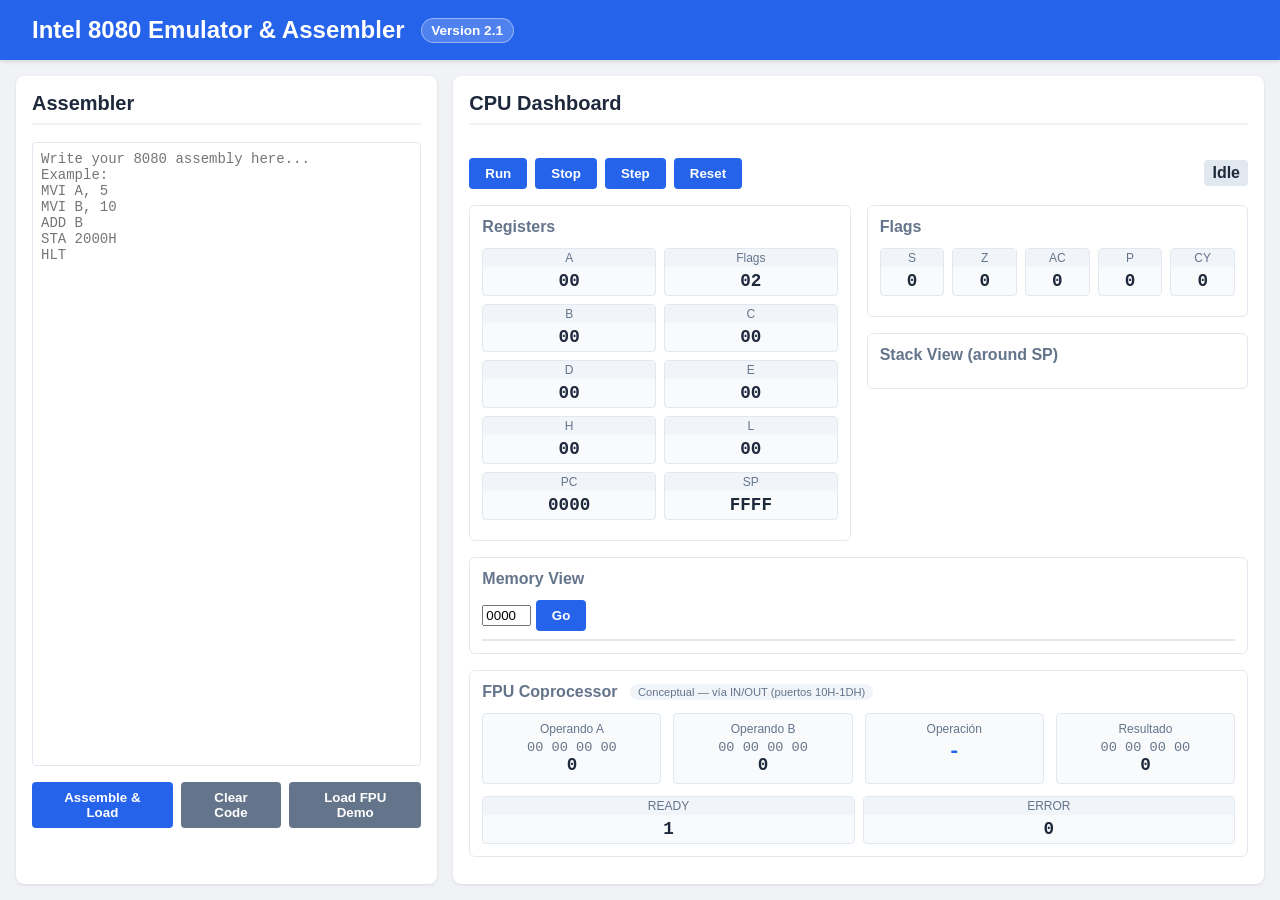
==== index.html @ 08f40708 "Add files via upload" ====
<!DOCTYPE html>
<html lang="en">
<head>
    <meta charset="UTF-8">
    <meta name="viewport" content="width=device-width, initial-scale=1.0">
    <title>Intel 8080 Emulator & Assembler</title>
    <link rel="stylesheet" href="styles.css">
</head>
<body>
    <header>
        <div class="header-container">
            <h1>Intel 8080 Emulator & Assembler</h1>
            <span class="version-badge">Version 2.1</span>
        </div>
    </header>

    <main>
        <section id="editor-section">
            <h2>Assembler</h2>
            <textarea id="code-editor" spellcheck="false" placeholder="Write your 8080 assembly here...
Example:
MVI A, 5
MVI B, 10
ADD B
STA 2000H
HLT"></textarea>
            <div class="controls">
                <button id="btn-assemble">Assemble & Load</button>
                <button id="btn-clear-code" class="btn-clear">Clear Code</button>
                <button id="btn-fpu-demo" class="btn-clear">Load FPU Demo</button>
            </div>
            <div id="assembler-output"></div>
        </section>

        <section id="emulator-section">
            <h2>CPU Dashboard</h2>
            <div class="controls">
                <button id="btn-run">Run</button>
                <button id="btn-stop">Stop</button>
                <button id="btn-step">Step</button>
                <button id="btn-reset">Reset</button>
                <span id="status-badge">Idle</span>
            </div>

            <div class="cpu-grid">
                <div class="card registers">
                    <h3>Registers</h3>
                    <div class="reg-row">
                        <div class="reg-box"><span>A</span><div id="reg-a">00</div></div>
                        <div class="reg-box"><span>Flags</span><div id="reg-f">02</div></div>
                    </div>
                    <div class="reg-row">
                        <div class="reg-box"><span>B</span><div id="reg-b">00</div></div>
                        <div class="reg-box"><span>C</span><div id="reg-c">00</div></div>
                    </div>
                    <div class="reg-row">
                        <div class="reg-box"><span>D</span><div id="reg-d">00</div></div>
                        <div class="reg-box"><span>E</span><div id="reg-e">00</div></div>
                    </div>
                    <div class="reg-row">
                        <div class="reg-box"><span>H</span><div id="reg-h">00</div></div>
                        <div class="reg-box"><span>L</span><div id="reg-l">00</div></div>
                    </div>
                    <div class="reg-row">
                        <div class="reg-box extended"><span>PC</span><div id="reg-pc">0000</div></div>
                        <div class="reg-box extended"><span>SP</span><div id="reg-sp">FFFF</div></div>
                    </div>
                </div>

                <div class="dashboard-right">
                    <div class="card flags">
                        <h3>Flags</h3>
                        <div class="flags-row">
                            <div class="flag-box" title="Sign Flag (Signo): Se activa (1) si el bit más significativo (bit 7) del resultado es 1, indicando un número negativo."><span>S</span><div id="flag-s">0</div></div>
                            <div class="flag-box" title="Zero Flag (Cero): Se activa (1) si el resultado de la última operación fue exactamente cero."><span>Z</span><div id="flag-z">0</div></div>
                            <div class="flag-box" title="Auxiliary Carry Flag (Acarreo Auxiliar): Se activa (1) si hay un acarreo del bit 3 al bit 4 en una suma, o si no hay préstamo en una resta. Es utilizado por DAA."><span>AC</span><div id="flag-ac">0</div></div>
                            <div class="flag-box" title="Parity Flag (Paridad): Se activa (1) si el resultado tiene un número par de bits en 1."><span>P</span><div id="flag-p">0</div></div>
                            <div class="flag-box" title="Carry Flag (Acarreo): Se activa (1) si la última operación generó un acarreo (en suma) o un préstamo (en resta) fuera del bit más significativo."><span>CY</span><div id="flag-cy">0</div></div>
                        </div>
                    </div>

                    <div class="card stack">
                        <h3>Stack View (around SP)</h3>
                        <div id="stack-table"></div>
                    </div>
                </div>

                <div class="card memory">
                    <h3>Memory View</h3>
                    <div class="mem-controls">
                        <input type="text" id="mem-start-addr" value="0000" size="4">
                        <button id="btn-mem-go">Go</button>
                    </div>
                    <div id="memory-table"></div>
                </div>

                <div class="card fpu">
                    <h3>FPU Coprocessor <span class="fpu-badge">Conceptual — vía IN/OUT (puertos 10H-1DH)</span></h3>
                    <div class="fpu-grid">
                        <div class="fpu-operand">
                            <span>Operando A</span>
                            <div id="fpu-opa-hex" class="fpu-hex">00 00 00 00</div>
                            <div id="fpu-opa-val" class="fpu-val">0</div>
                        </div>
                        <div class="fpu-operand">
                            <span>Operando B</span>
                            <div id="fpu-opb-hex" class="fpu-hex">00 00 00 00</div>
                            <div id="fpu-opb-val" class="fpu-val">0</div>
                        </div>
                        <div class="fpu-op-box">
                            <span>Operación</span>
                            <div id="fpu-opname" class="fpu-opname">-</div>
                        </div>
                        <div class="fpu-operand">
                            <span>Resultado</span>
                            <div id="fpu-res-hex" class="fpu-hex">00 00 00 00</div>
                            <div id="fpu-res-val" class="fpu-val">0</div>
                        </div>
                    </div>
                    <div class="fpu-status-row">
                        <div class="flag-box" title="READY: 1 = el coprocesador terminó la última operación y el resultado está disponible."><span>READY</span><div id="fpu-ready">1</div></div>
                        <div class="flag-box" title="ERROR: 1 = error en la última operación (ej. división por cero)."><span>ERROR</span><div id="fpu-error">0</div></div>
                    </div>
                </div>
            </div>
        </section>
    </main>

    <script src="fpu.js"></script>
    <script src="cpu.js"></script>
    <script src="assembler.js"></script>
    <script src="main.js"></script>
</body>
</html>
---- styles.css ----
:root {
    --bg-color: #f0f2f5;
    --card-bg: #ffffff;
    --primary-color: #2563eb;
    --secondary-color: #64748b;
    --text-color: #1e293b;
    --border-color: #e2e8f0;
}

body {
    font-family: 'Segoe UI', Tahoma, Geneva, Verdana, sans-serif;
    background-color: var(--bg-color);
    color: var(--text-color);
    margin: 0;
    padding: 0;
    display: flex;
    flex-direction: column;
    height: 100vh;
}

header {
    background-color: var(--primary-color);
    color: white;
    padding: 1rem 2rem;
    box-shadow: 0 2px 4px rgba(0,0,0,0.1);
}

header h1 {
    margin: 0;
    font-size: 1.5rem;
}

.header-container {
    display: flex;
    align-items: center;
    gap: 1rem;
}

.version-badge {
    background-color: rgba(255, 255, 255, 0.2);
    border: 1px solid rgba(255, 255, 255, 0.4);
    color: white;
    padding: 0.25rem 0.6rem;
    border-radius: 9999px;
    font-size: 0.85rem;
    font-weight: bold;
}

main {
    display: flex;
    flex: 1;
    padding: 1rem;
    gap: 1rem;
    overflow: hidden;
}

section {
    display: flex;
    flex-direction: column;
    background: var(--card-bg);
    border-radius: 8px;
    box-shadow: 0 1px 3px rgba(0,0,0,0.1);
    padding: 1rem;
}

#editor-section {
    flex: 1;
}

#emulator-section {
    flex: 2;
    overflow-y: auto;
}

h2 {
    margin-top: 0;
    font-size: 1.25rem;
    border-bottom: 2px solid var(--bg-color);
    padding-bottom: 0.5rem;
}

textarea {
    flex: 1;
    width: 100%;
    font-family: 'Courier New', Courier, monospace;
    font-size: 14px;
    padding: 0.5rem;
    border: 1px solid var(--border-color);
    border-radius: 4px;
    resize: none;
    box-sizing: border-box;
}

.controls {
    display: flex;
    gap: 0.5rem;
    margin: 1rem 0;
    align-items: center;
}

button {
    padding: 0.5rem 1rem;
    border: none;
    border-radius: 4px;
    background-color: var(--primary-color);
    color: white;
    cursor: pointer;
    font-weight: 600;
    transition: opacity 0.2s;
}

button:hover {
    opacity: 0.9;
}

button:disabled {
    background-color: var(--secondary-color);
    cursor: not-allowed;
}

.btn-clear {
    background-color: var(--secondary-color);
    color: white;
    cursor: pointer;
}

#status-badge {
    margin-left: auto;
    font-weight: bold;
    padding: 0.25rem 0.5rem;
    border-radius: 4px;
    background: #e2e8f0;
}

.cpu-grid {
    display: grid;
    grid-template-columns: 1fr 1fr;
    grid-template-rows: auto 1fr;
    gap: 1rem;
}

.card {
    border: 1px solid var(--border-color);
    border-radius: 6px;
    padding: 0.75rem;
}

.card h3 {
    margin: 0 0 0.75rem 0;
    font-size: 1rem;
    color: var(--secondary-color);
}

.reg-row, .flags-row {
    display: flex;
    gap: 0.5rem;
    margin-bottom: 0.5rem;
}

.reg-box, .flag-box {
    flex: 1;
    border: 1px solid var(--border-color);
    border-radius: 4px;
    text-align: center;
    background: #f8fafc;
}

.reg-box span, .flag-box span {
    display: block;
    font-size: 0.75rem;
    color: var(--secondary-color);
    padding: 2px 0;
    background: #f1f5f9;
}

.reg-box div, .flag-box div {
    font-family: 'Courier New', Courier, monospace;
    font-weight: bold;
    font-size: 1.1rem;
    padding: 4px 0;
}

.reg-box.extended {
    flex: 2;
}

.memory {
    grid-column: span 2;
}

.mem-controls {
    margin-bottom: 0.5rem;
}

#memory-table {
    font-family: 'Courier New', Courier, monospace;
    font-size: 12px;
    display: grid;
    grid-template-columns: auto repeat(16, 1fr);
    gap: 2px;
    background: var(--border-color);
    border: 1px solid var(--border-color);
}

.mem-cell {
    background: white;
    padding: 2px;
    text-align: center;
}

.mem-header {
    background: #f1f5f9;
    font-weight: bold;
}

.mem-addr {
    background: #f1f5f9;
    padding: 2px 5px;
    font-weight: bold;
}

#assembler-output {
    margin-top: 0.5rem;
    font-size: 0.85rem;
    padding: 0.5rem;
    border-radius: 4px;
}

.error { color: #dc2626; background: #fee2e2; }
.success { color: #16a34a; background: #f0fdf4; }

.dashboard-right {
    display: flex;
    flex-direction: column;
    gap: 1rem;
}

#stack-table {
    font-family: 'Courier New', Courier, monospace;
    font-size: 13px;
    display: flex;
    flex-direction: column;
    gap: 4px;
}

.stack-row {
    display: flex;
    justify-content: space-between;
    padding: 4px 8px;
    border: 1px solid var(--border-color);
    border-radius: 4px;
    background: #f8fafc;
}

.stack-row.active {
    background-color: #fde047; /* Yellow highlight for SP */
    border-color: #eab308;
    font-weight: bold;
}

.stack-addr {
    color: var(--secondary-color);
    white-space: pre;
}

.stack-val {
    font-weight: bold;
}

.fpu {
    grid-column: span 2;
}

.fpu-badge {
    font-size: 0.7rem;
    font-weight: normal;
    color: var(--secondary-color);
    background: #f1f5f9;
    padding: 2px 8px;
    border-radius: 9999px;
    margin-left: 0.5rem;
    vertical-align: middle;
}

.fpu-grid {
    display: grid;
    grid-template-columns: repeat(4, 1fr);
    gap: 0.75rem;
    margin-bottom: 0.75rem;
}

.fpu-operand, .fpu-op-box {
    border: 1px solid var(--border-color);
    border-radius: 4px;
    background: #f8fafc;
    text-align: center;
    padding: 0.5rem 0.25rem;
}

.fpu-operand span, .fpu-op-box span {
    display: block;
    font-size: 0.75rem;
    color: var(--secondary-color);
    margin-bottom: 4px;
}

.fpu-hex {
    font-family: 'Courier New', Courier, monospace;
    font-size: 0.85rem;
    color: var(--secondary-color);
}

.fpu-val {
    font-family: 'Courier New', Courier, monospace;
    font-weight: bold;
    font-size: 1.1rem;
}

.fpu-opname {
    font-family: 'Courier New', Courier, monospace;
    font-weight: bold;
    font-size: 1.3rem;
    color: var(--primary-color);
}

.fpu-status-row {
    display: flex;
    gap: 0.5rem;
}

.fpu-status-row .flag-box {
    flex: 1;
}

.fpu.has-error .fpu-opname,
.fpu.has-error .fpu-val {
    color: #dc2626;
}
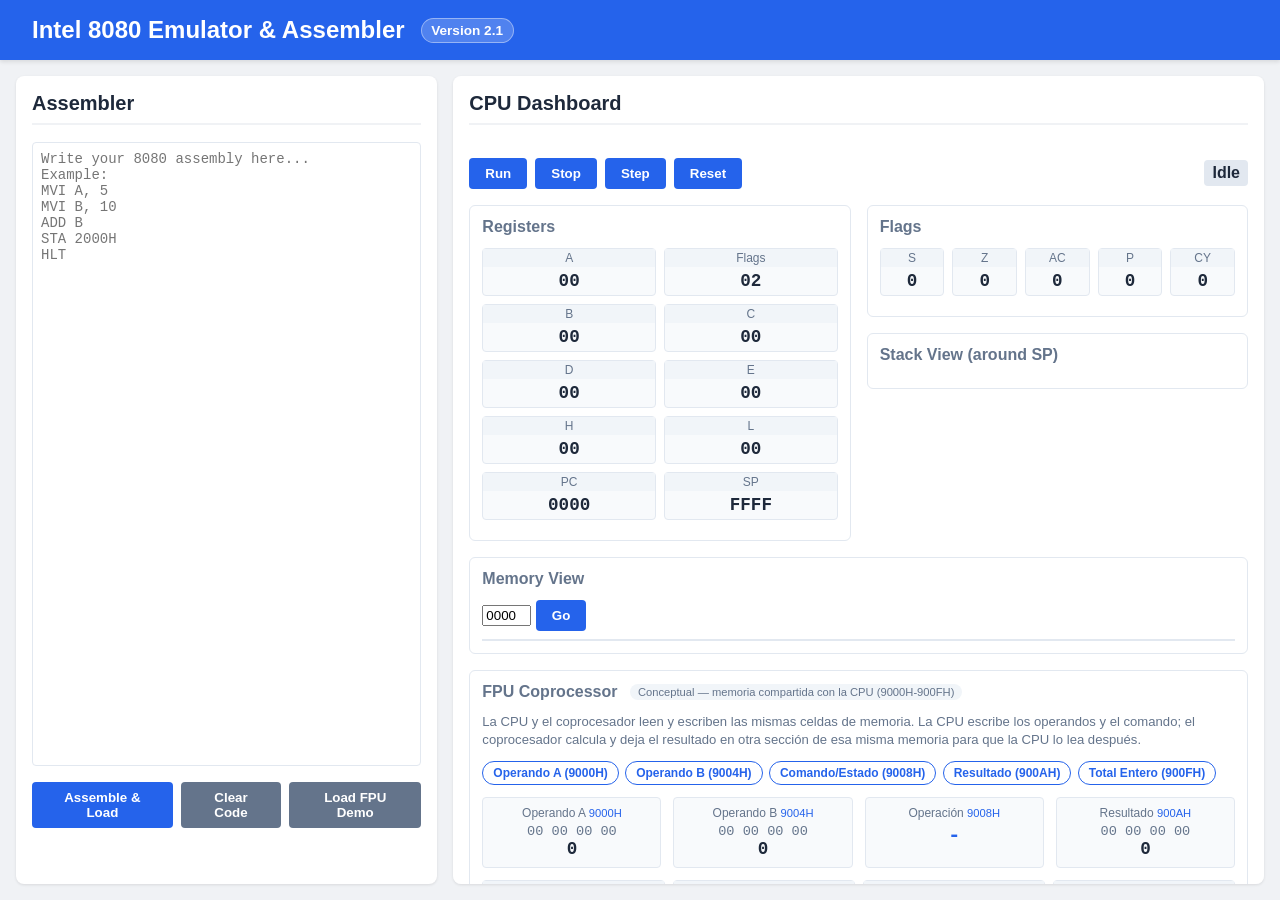
==== commit fb8b3637: "Add files via upload" ====
--- a/index.html
+++ b/index.html
@@ -95,24 +95,32 @@
                 </div>
 
                 <div class="card fpu">
-                    <h3>FPU Coprocessor <span class="fpu-badge">Conceptual — vía IN/OUT (puertos 10H-1DH)</span></h3>
+                    <h3>FPU Coprocessor <span class="fpu-badge">Conceptual — memoria compartida con la CPU (9000H-900FH)</span></h3>
+                    <p class="fpu-explainer">La CPU y el coprocesador leen y escriben las mismas celdas de memoria. La CPU escribe los operandos y el comando; el coprocesador calcula y deja el resultado en otra sección de esa misma memoria para que la CPU lo lea después.</p>
+                    <div class="fpu-jump-row">
+                        <button class="fpu-jump-btn" data-addr="9000">Operando A (9000H)</button>
+                        <button class="fpu-jump-btn" data-addr="9004">Operando B (9004H)</button>
+                        <button class="fpu-jump-btn" data-addr="9008">Comando/Estado (9008H)</button>
+                        <button class="fpu-jump-btn" data-addr="900A">Resultado (900AH)</button>
+                        <button class="fpu-jump-btn" data-addr="900F">Total Entero (900FH)</button>
+                    </div>
                     <div class="fpu-grid">
                         <div class="fpu-operand">
-                            <span>Operando A</span>
+                            <span>Operando A <em>9000H</em></span>
                             <div id="fpu-opa-hex" class="fpu-hex">00 00 00 00</div>
                             <div id="fpu-opa-val" class="fpu-val">0</div>
                         </div>
                         <div class="fpu-operand">
-                            <span>Operando B</span>
+                            <span>Operando B <em>9004H</em></span>
                             <div id="fpu-opb-hex" class="fpu-hex">00 00 00 00</div>
                             <div id="fpu-opb-val" class="fpu-val">0</div>
                         </div>
                         <div class="fpu-op-box">
-                            <span>Operación</span>
+                            <span>Operación <em>9008H</em></span>
                             <div id="fpu-opname" class="fpu-opname">-</div>
                         </div>
                         <div class="fpu-operand">
-                            <span>Resultado</span>
+                            <span>Resultado <em>900AH</em></span>
                             <div id="fpu-res-hex" class="fpu-hex">00 00 00 00</div>
                             <div id="fpu-res-val" class="fpu-val">0</div>
                         </div>
@@ -120,6 +128,8 @@
                     <div class="fpu-status-row">
                         <div class="flag-box" title="READY: 1 = el coprocesador terminó la última operación y el resultado está disponible."><span>READY</span><div id="fpu-ready">1</div></div>
                         <div class="flag-box" title="ERROR: 1 = error en la última operación (ej. división por cero)."><span>ERROR</span><div id="fpu-error">0</div></div>
+                        <div class="flag-box" title="Parte entera truncada del resultado (900EH), lista para que el 8080 la sume."><span>RESULTADO ENTERO</span><div id="fpu-res-int">0</div></div>
+                        <div class="flag-box" title="Total entero acumulado por el programa 8080 (900FH), despues de sumar el resultado del coprocesador."><span>TOTAL ENTERO (CPU)</span><div id="fpu-total">0</div></div>
                     </div>
                 </div>
             </div>
--- a/styles.css
+++ b/styles.css
@@ -336,3 +336,46 @@
 .fpu.has-error .fpu-val {
     color: #dc2626;
 }
+
+.fpu-explainer {
+    font-size: 0.82rem;
+    color: var(--secondary-color);
+    margin: 0 0 0.75rem 0;
+    line-height: 1.4;
+}
+
+.fpu-jump-row {
+    display: flex;
+    flex-wrap: wrap;
+    gap: 0.4rem;
+    margin-bottom: 0.75rem;
+}
+
+.fpu-jump-btn {
+    font-size: 0.75rem;
+    padding: 4px 10px;
+    border: 1px solid var(--primary-color);
+    background: #fff;
+    color: var(--primary-color);
+    border-radius: 9999px;
+    cursor: pointer;
+    transition: background 0.15s, color 0.15s;
+}
+
+.fpu-jump-btn:hover {
+    background: var(--primary-color);
+    color: #fff;
+}
+
+.fpu-operand span em,
+.fpu-op-box span em {
+    font-style: normal;
+    font-weight: normal;
+    color: var(--primary-color);
+    font-size: 0.7rem;
+}
+
+.mem-cell.mem-fpu-zone {
+    outline: 2px solid var(--primary-color);
+    outline-offset: -2px;
+}
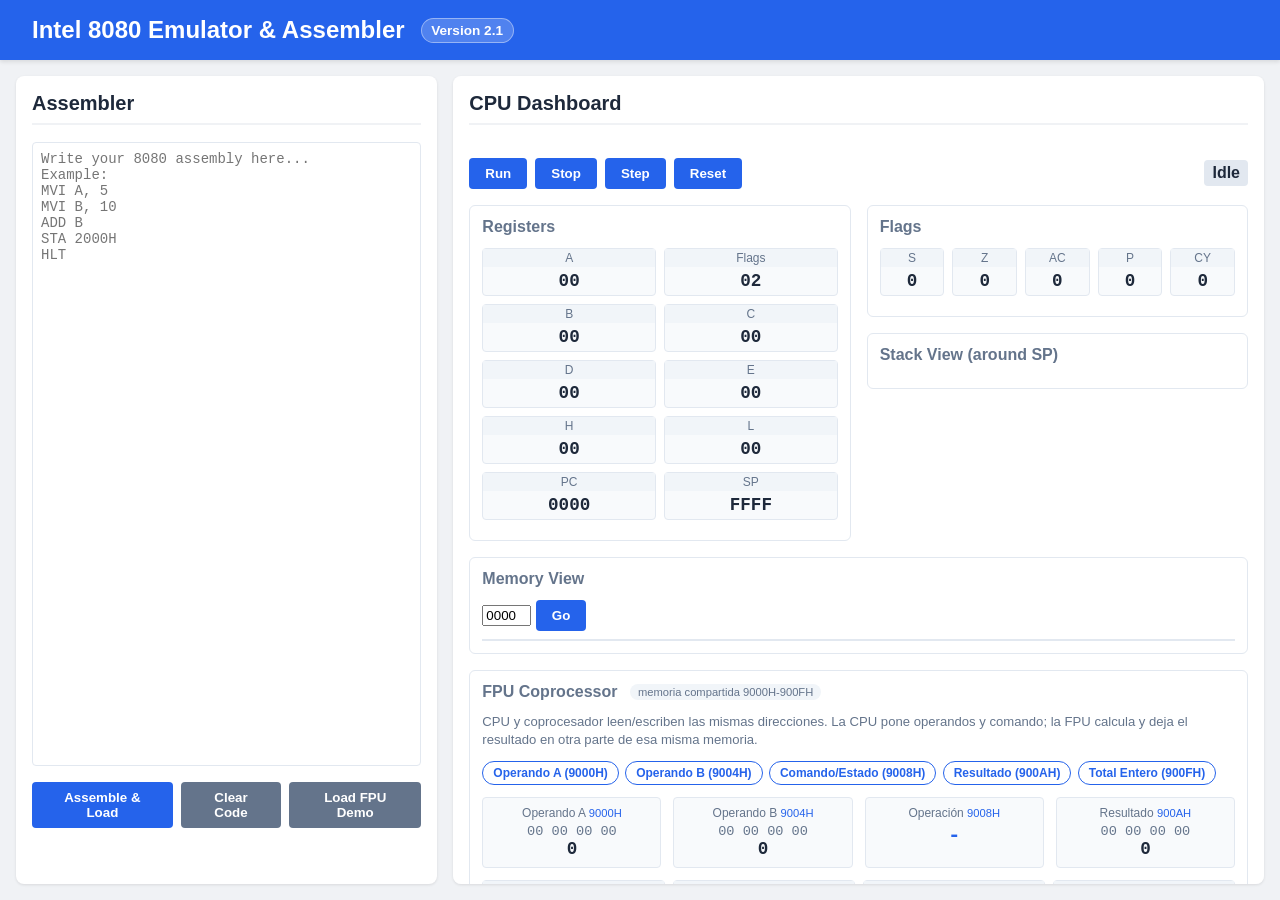
==== commit debf92c1: "Add files via upload" ====
--- a/index.html
+++ b/index.html
@@ -95,8 +95,8 @@
                 </div>
 
                 <div class="card fpu">
-                    <h3>FPU Coprocessor <span class="fpu-badge">Conceptual — memoria compartida con la CPU (9000H-900FH)</span></h3>
-                    <p class="fpu-explainer">La CPU y el coprocesador leen y escriben las mismas celdas de memoria. La CPU escribe los operandos y el comando; el coprocesador calcula y deja el resultado en otra sección de esa misma memoria para que la CPU lo lea después.</p>
+                    <h3>FPU Coprocessor <span class="fpu-badge">memoria compartida 9000H-900FH</span></h3>
+                    <p class="fpu-explainer">CPU y coprocesador leen/escriben las mismas direcciones. La CPU pone operandos y comando; la FPU calcula y deja el resultado en otra parte de esa misma memoria.</p>
                     <div class="fpu-jump-row">
                         <button class="fpu-jump-btn" data-addr="9000">Operando A (9000H)</button>
                         <button class="fpu-jump-btn" data-addr="9004">Operando B (9004H)</button>
@@ -126,10 +126,10 @@
                         </div>
                     </div>
                     <div class="fpu-status-row">
-                        <div class="flag-box" title="READY: 1 = el coprocesador terminó la última operación y el resultado está disponible."><span>READY</span><div id="fpu-ready">1</div></div>
-                        <div class="flag-box" title="ERROR: 1 = error en la última operación (ej. división por cero)."><span>ERROR</span><div id="fpu-error">0</div></div>
-                        <div class="flag-box" title="Parte entera truncada del resultado (900EH), lista para que el 8080 la sume."><span>RESULTADO ENTERO</span><div id="fpu-res-int">0</div></div>
-                        <div class="flag-box" title="Total entero acumulado por el programa 8080 (900FH), despues de sumar el resultado del coprocesador."><span>TOTAL ENTERO (CPU)</span><div id="fpu-total">0</div></div>
+                        <div class="flag-box" title="1 = resultado listo"><span>READY</span><div id="fpu-ready">1</div></div>
+                        <div class="flag-box" title="1 = error (div. por cero)"><span>ERROR</span><div id="fpu-error">0</div></div>
+                        <div class="flag-box" title="900EH, parte entera del resultado"><span>RESULTADO ENTERO</span><div id="fpu-res-int">0</div></div>
+                        <div class="flag-box" title="900FH, total acumulado por el 8080"><span>TOTAL ENTERO (CPU)</span><div id="fpu-total">0</div></div>
                     </div>
                 </div>
             </div>
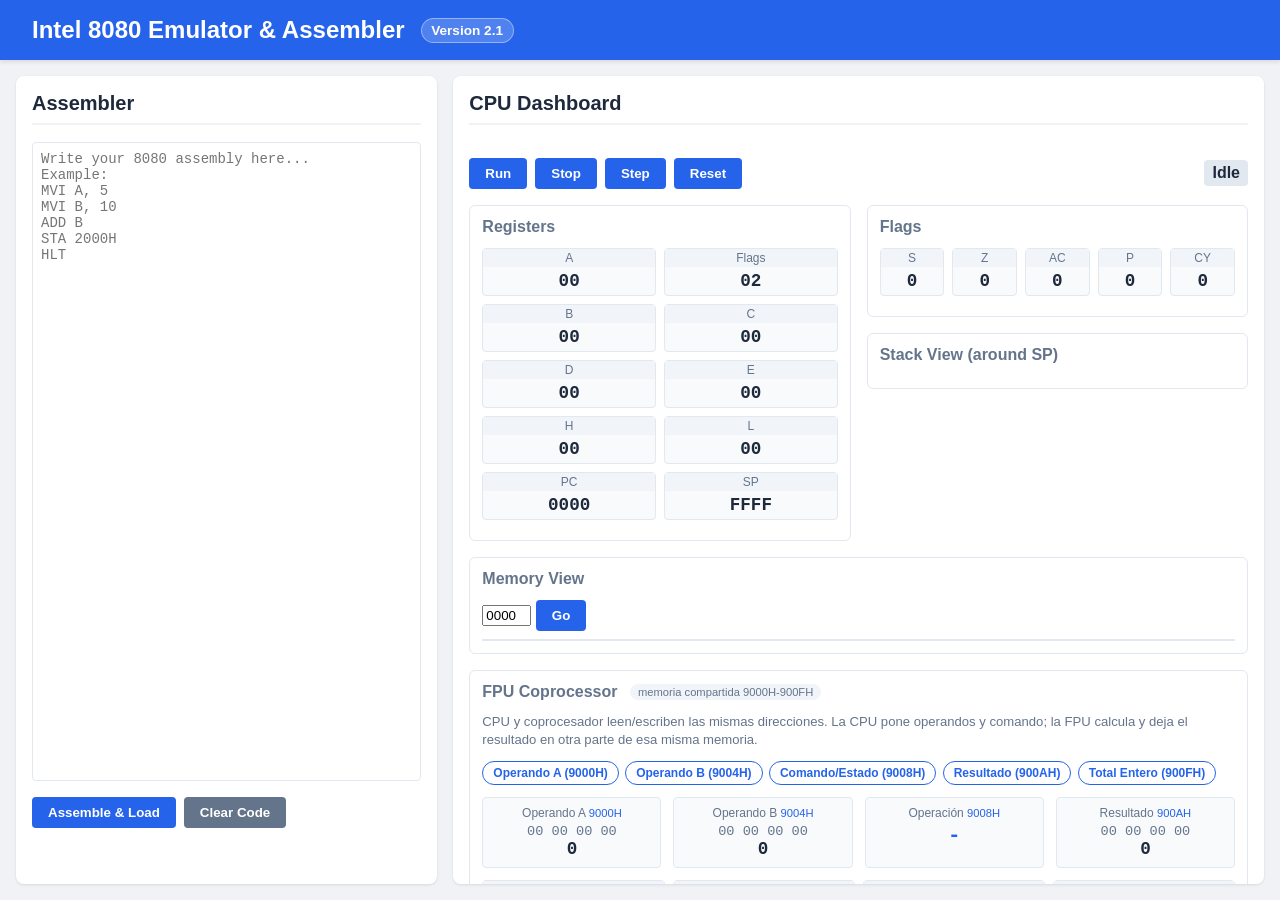
==== commit 603f4e6b: "Add files via upload" ====
--- a/index.html
+++ b/index.html
@@ -27,7 +27,6 @@
             <div class="controls">
                 <button id="btn-assemble">Assemble & Load</button>
                 <button id="btn-clear-code" class="btn-clear">Clear Code</button>
-                <button id="btn-fpu-demo" class="btn-clear">Load FPU Demo</button>
             </div>
             <div id="assembler-output"></div>
         </section>
